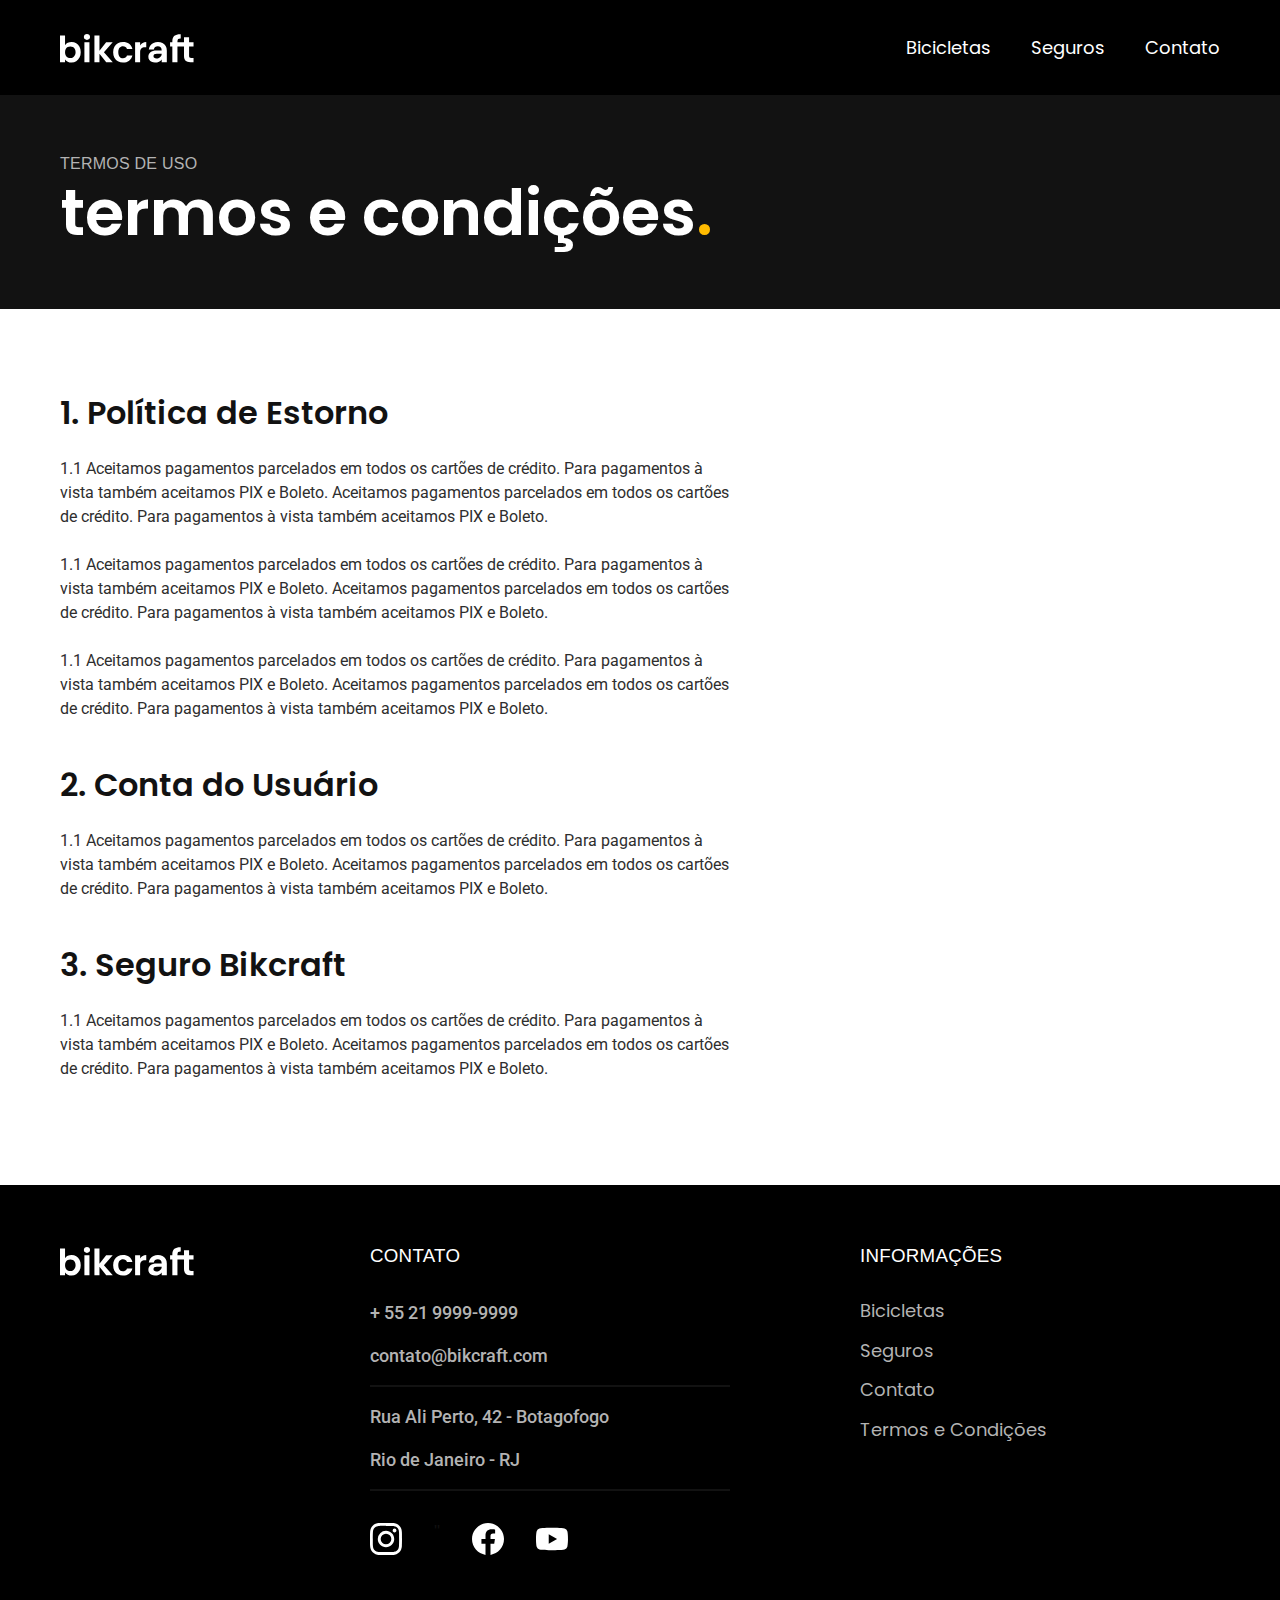
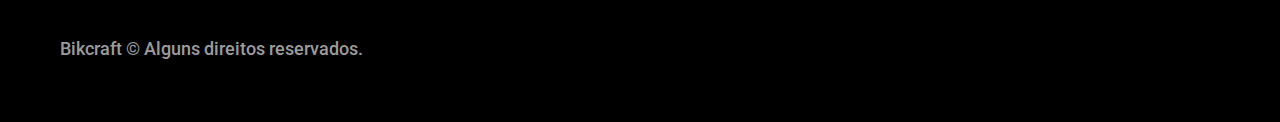
==== bicicletas.html @ ec8d8647 "Commit de quinta-feira" ====
<!DOCTYPE html>
<html lang="pt-br">

<head>
  <meta charset="UTF-8">
  <meta http-equiv="X-UA-Compatible" content="IE=edge">
  <link rel="stylesheet" href="./css/style.css">
  <meta name="viewport" content="width=device-width, initial-scale=1.0">
  <title>Termos e Condições - Bikcraft - Bicicletas Elétricas</title>
  <meta name="description" content="Termos e Condições.">
  <link rel="preconnect" href="https://fonts.googleapis.com">
  <link rel="preconnect" href="https://fonts.gstatic.com" crossorigin>
  <link href="https://fonts.googleapis.com/css2?family=Merriweather:ital,wght@1,900&family=Poppins:wght@400;600&family=Roboto:wght@400;500&display=swap" rel="stylesheet">
</head>

<body>
  <header class="header-bg">
    <div class="header container">

      <a href="./">
        <img src="./img/bikcraft.svg" alt="Bikcraft">
      </a>

      <nav aria-label="primária">
        <ul class="header-menu font-1-m cor-0">
          <li><a href="./bicicletas.html">Bicicletas</a></li>
          <li><a href="./seguros.html">Seguros</a></li>
          <li><a href="./contato.html">Contato</a></li>
        </ul>
      </nav>

    </div>
  </header>

  <main>

    <div class="titulo-bg">
      <div class="titulo container">
        <p class="font-2-l-b cor-5">Termos de uso</p>
        <h1 class="font-1-xxl cor-0">termos e condições<span class="cor-p1">.</span></h1>
      </div>
    </div>

    <div class="termos font-2-s cor-10 container">

      <h2 class="font-1-l cor-11">1. Política de Estorno
      </h2>
      <p>1.1 Aceitamos pagamentos parcelados em todos os cartões de crédito. Para pagamentos à vista também aceitamos PIX e Boleto. Aceitamos pagamentos parcelados em todos os cartões de crédito. Para pagamentos à vista também aceitamos PIX e Boleto.</p>
      <p>1.1 Aceitamos pagamentos parcelados em todos os cartões de crédito. Para pagamentos à vista também aceitamos PIX e Boleto. Aceitamos pagamentos parcelados em todos os cartões de crédito. Para pagamentos à vista também aceitamos PIX e Boleto.</p>
      <p>1.1 Aceitamos pagamentos parcelados em todos os cartões de crédito. Para pagamentos à vista também aceitamos PIX e Boleto. Aceitamos pagamentos parcelados em todos os cartões de crédito. Para pagamentos à vista também aceitamos PIX e Boleto.</p>

      <h2 class="font-1-l cor-11">2. Conta do Usuário
      </h2>
      <p>1.1 Aceitamos pagamentos parcelados em todos os cartões de crédito. Para pagamentos à vista também aceitamos PIX e Boleto. Aceitamos pagamentos parcelados em todos os cartões de crédito. Para pagamentos à vista também aceitamos PIX e Boleto.</p>

      <h2 class="font-1-l cor-11">3. Seguro Bikcraft
      </h2>
      <p>1.1 Aceitamos pagamentos parcelados em todos os cartões de crédito. Para pagamentos à vista também aceitamos PIX e Boleto. Aceitamos pagamentos parcelados em todos os cartões de crédito. Para pagamentos à vista também aceitamos PIX e Boleto.</p>

    </div>
  </main>

  <footer class="footer-bg">
    <div class="footer container">
      <img src="./img/bikcraft.svg" alt="Bikcraft">
      <div class="footer-contato">
        <h3 class="font-2-l-b cor-0">Contato</h3>
        <ul class="font-2-m cor-5">
          <li><a href="tel:+55219999999">+ 55 21 9999-9999</a></li>
          <li><a href="mailto:contato@bikcraft.com"></a>contato@bikcraft.com</li>
          <li>Rua Ali Perto, 42 - Botagofogo</li>
          <li>Rio de Janeiro - RJ</li>
        </ul>
        <div class="footer-redes">
          <a href="">
            <img src="./img/redes/instagram.svg" alt="Instagram">
          </a>''
          <a href="">
            <img src="./img/redes/facebook.svg" alt="Facebook">
          </a>
          <a href="">
            <img src="./img/redes/youtube.svg" alt="YouTube">
          </a>
        </div>
      </div>
      <div class="footer-informacoes">
        <h3 class="font-2-l-b cor-0">Informações</h3>
        <nav>
          <ul class="font-1-m cor-5">
            <li><a href="./bicicletas.html">Bicicletas</a></li>
            <li><a href="./seguros.html">Seguros</a></li>
            <li><a href="./contato.html">Contato</a></li>
            <li><a href="./termos.html">Termos e Condições</a></li>
          </ul>
        </nav>
      </div>
      <p class="footer-copy font-2-m cor-6">Bikcraft © Alguns direitos reservados.</p>
    </div>
  </footer>

</body>

</html>
---- css/style.css ----
@import "./global/global.css";
@import "./utilidades/tipografia.css";
@import "./utilidades/cores.css";
@import "./global/header.css";
@import "./home/introducao.css";
@import "./utilidades/componentes.css";
@import "./bicicletas/bicicletas-lista.css";
@import "./home/tecnologia.css";
@import "./home/parceiros.css";
@import "./home/depoimento.css";
@import "./seguros/seguros.css";
@import "./global/footer.css";
@import "./termos/termos.css";
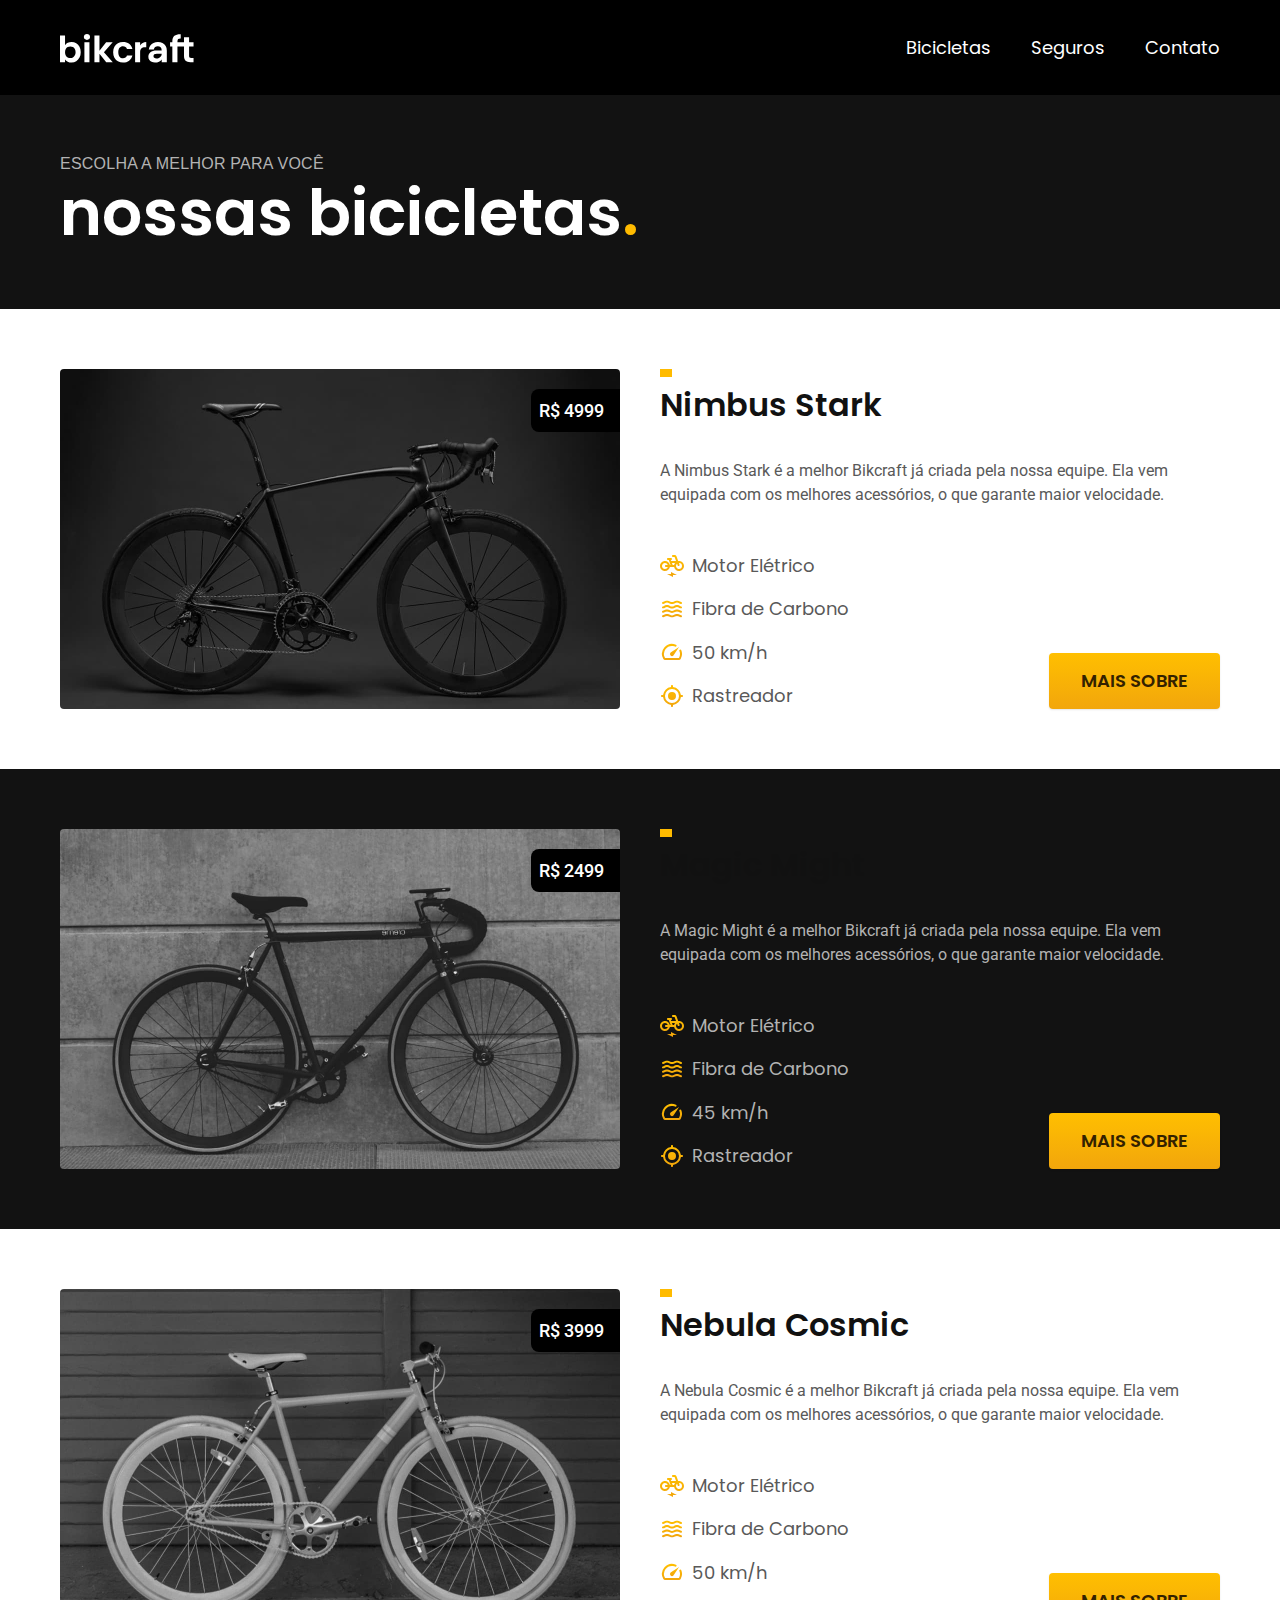
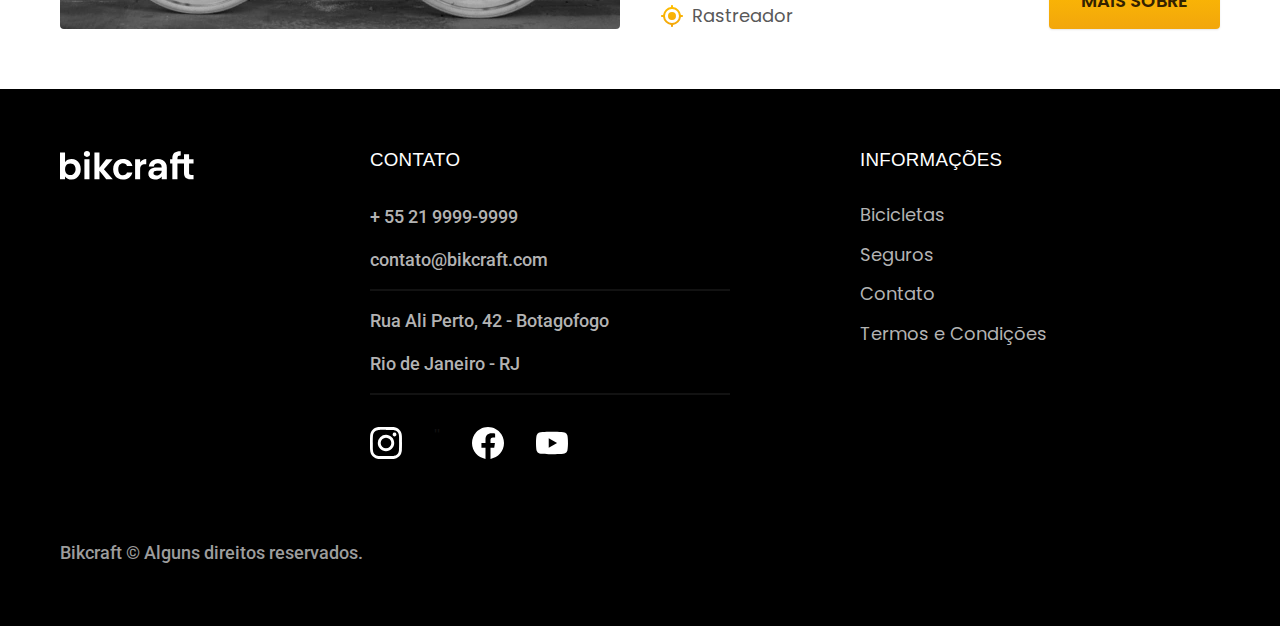
==== commit 137e5b37: "segundo commit quinta-feira" ====
--- a/bicicletas.html
+++ b/bicicletas.html
@@ -6,14 +6,14 @@
   <meta http-equiv="X-UA-Compatible" content="IE=edge">
   <link rel="stylesheet" href="./css/style.css">
   <meta name="viewport" content="width=device-width, initial-scale=1.0">
-  <title>Termos e Condições - Bikcraft - Bicicletas Elétricas</title>
+  <title> Bicicletas - Bikcraft - Bicicletas Elétricas</title>
   <meta name="description" content="Termos e Condições.">
   <link rel="preconnect" href="https://fonts.googleapis.com">
   <link rel="preconnect" href="https://fonts.gstatic.com" crossorigin>
   <link href="https://fonts.googleapis.com/css2?family=Merriweather:ital,wght@1,900&family=Poppins:wght@400;600&family=Roboto:wght@400;500&display=swap" rel="stylesheet">
 </head>
 
-<body>
+<body id="bicicletas">
   <header class="header-bg">
     <div class="header container">
 
@@ -36,28 +36,97 @@
 
     <div class="titulo-bg">
       <div class="titulo container">
-        <p class="font-2-l-b cor-5">Termos de uso</p>
-        <h1 class="font-1-xxl cor-0">termos e condições<span class="cor-p1">.</span></h1>
+        <p class="font-2-l-b cor-5">Escolha a melhor para você</p>
+        <h1 class="font-1-xxl cor-0">nossas bicicletas<span class="cor-p1">.</span></h1>
       </div>
     </div>
 
-    <div class="termos font-2-s cor-10 container">
 
-      <h2 class="font-1-l cor-11">1. Política de Estorno
-      </h2>
-      <p>1.1 Aceitamos pagamentos parcelados em todos os cartões de crédito. Para pagamentos à vista também aceitamos PIX e Boleto. Aceitamos pagamentos parcelados em todos os cartões de crédito. Para pagamentos à vista também aceitamos PIX e Boleto.</p>
-      <p>1.1 Aceitamos pagamentos parcelados em todos os cartões de crédito. Para pagamentos à vista também aceitamos PIX e Boleto. Aceitamos pagamentos parcelados em todos os cartões de crédito. Para pagamentos à vista também aceitamos PIX e Boleto.</p>
-      <p>1.1 Aceitamos pagamentos parcelados em todos os cartões de crédito. Para pagamentos à vista também aceitamos PIX e Boleto. Aceitamos pagamentos parcelados em todos os cartões de crédito. Para pagamentos à vista também aceitamos PIX e Boleto.</p>
+    <div class="bicicletas container">
+      <div class="bicicletas-imagem">
+        <img src="./img/bicicletas/nimbus.jpg" alt="Bicicleta Preta">
+        <span class="font-2-m cor-0">R$ 4999</span>
+      </div>
+      <div class="bicicletas-conteudo">
+        <h2 class="font-1-xl">Nimbus Stark</h2>
+        <p class="font-2-s cor-8">A Nimbus Stark é a melhor Bikcraft já criada pela nossa equipe. Ela vem equipada com os melhores acessórios, o que garante maior velocidade.
+        </p>
+        <ul class="font-1-m cor-8">
+          <li>
+            <img src="./img/icones/eletrica.svg" alt="">Motor Elétrico
+          </li>
+          <li>
+            <img src="./img/icones/carbono.svg" alt="">Fibra de Carbono
+          </li>
+          <li>
+            <img src="./img/icones/velocidade.svg" alt="">50 km/h
+          </li>
+          <li>
+            <img src="./img/icones/rastreador.svg" alt="">Rastreador
+          </li>
+        </ul>
+        <a class="botao seta" href="./bicicletas/nimbus.html">mais sobre</a>
+      </div>
+    </div>
 
-      <h2 class="font-1-l cor-11">2. Conta do Usuário
-      </h2>
-      <p>1.1 Aceitamos pagamentos parcelados em todos os cartões de crédito. Para pagamentos à vista também aceitamos PIX e Boleto. Aceitamos pagamentos parcelados em todos os cartões de crédito. Para pagamentos à vista também aceitamos PIX e Boleto.</p>
 
-      <h2 class="font-1-l cor-11">3. Seguro Bikcraft
-      </h2>
-      <p>1.1 Aceitamos pagamentos parcelados em todos os cartões de crédito. Para pagamentos à vista também aceitamos PIX e Boleto. Aceitamos pagamentos parcelados em todos os cartões de crédito. Para pagamentos à vista também aceitamos PIX e Boleto.</p>
 
+    <div class="bicicletas-bg">
+      <div class="bicicletas container">
+        <div class="bicicletas-imagem">
+          <img src="./img/bicicletas/magic.jpg" alt="Bicicleta Preta">
+          <span class="font-2-m cor-0">R$ 2499</span>
+        </div>
+        <div class="bicicletas-conteudo">
+          <h2 class="font-1-xl">Magic Might</h2>
+          <p class="font-2-s cor-5">A Magic Might é a melhor Bikcraft já criada pela nossa equipe. Ela vem equipada com os melhores acessórios, o que garante maior velocidade.
+          </p>
+          <ul class="font-1-m cor-5">
+            <li>
+              <img src="./img/icones/eletrica.svg" alt="">Motor Elétrico
+            </li>
+            <li>
+              <img src="./img/icones/carbono.svg" alt="">Fibra de Carbono
+            </li>
+            <li>
+              <img src="./img/icones/velocidade.svg" alt="">45 km/h
+            </li>
+            <li>
+              <img src="./img/icones/rastreador.svg" alt="">Rastreador
+            </li>
+          </ul>
+          <a class="botao seta" href="./bicicletas/magic.html">mais sobre</a>
+        </div>
+      </div>
     </div>
+
+    <div class="bicicletas container">
+      <div class="bicicletas-imagem">
+        <img src="./img/bicicletas/nebula.jpg" alt="Bicicleta Preta">
+        <span class="font-2-m cor-0">R$ 3999</span>
+      </div>
+      <div class="bicicletas-conteudo">
+        <h2 class="font-1-xl">Nebula Cosmic</h2>
+        <p class="font-2-s cor-8">A Nebula Cosmic é a melhor Bikcraft já criada pela nossa equipe. Ela vem equipada com os melhores acessórios, o que garante maior velocidade.
+        </p>
+        <ul class="font-1-m cor-8">
+          <li>
+            <img src="./img/icones/eletrica.svg" alt="">Motor Elétrico
+          </li>
+          <li>
+            <img src="./img/icones/carbono.svg" alt="">Fibra de Carbono
+          </li>
+          <li>
+            <img src="./img/icones/velocidade.svg" alt="">50 km/h
+          </li>
+          <li>
+            <img src="./img/icones/rastreador.svg" alt="">Rastreador
+          </li>
+        </ul>
+        <a class="botao seta" href="./bicicletas/nebula.html">mais sobre</a>
+      </div>
+    </div>
+
   </main>
 
   <footer class="footer-bg">
--- a/css/style.css
+++ b/css/style.css
@@ -11,3 +11,4 @@
 @import "./seguros/seguros.css";
 @import "./global/footer.css";
 @import "./termos/termos.css";
+@import "./bicicletas/bicicletas.css";
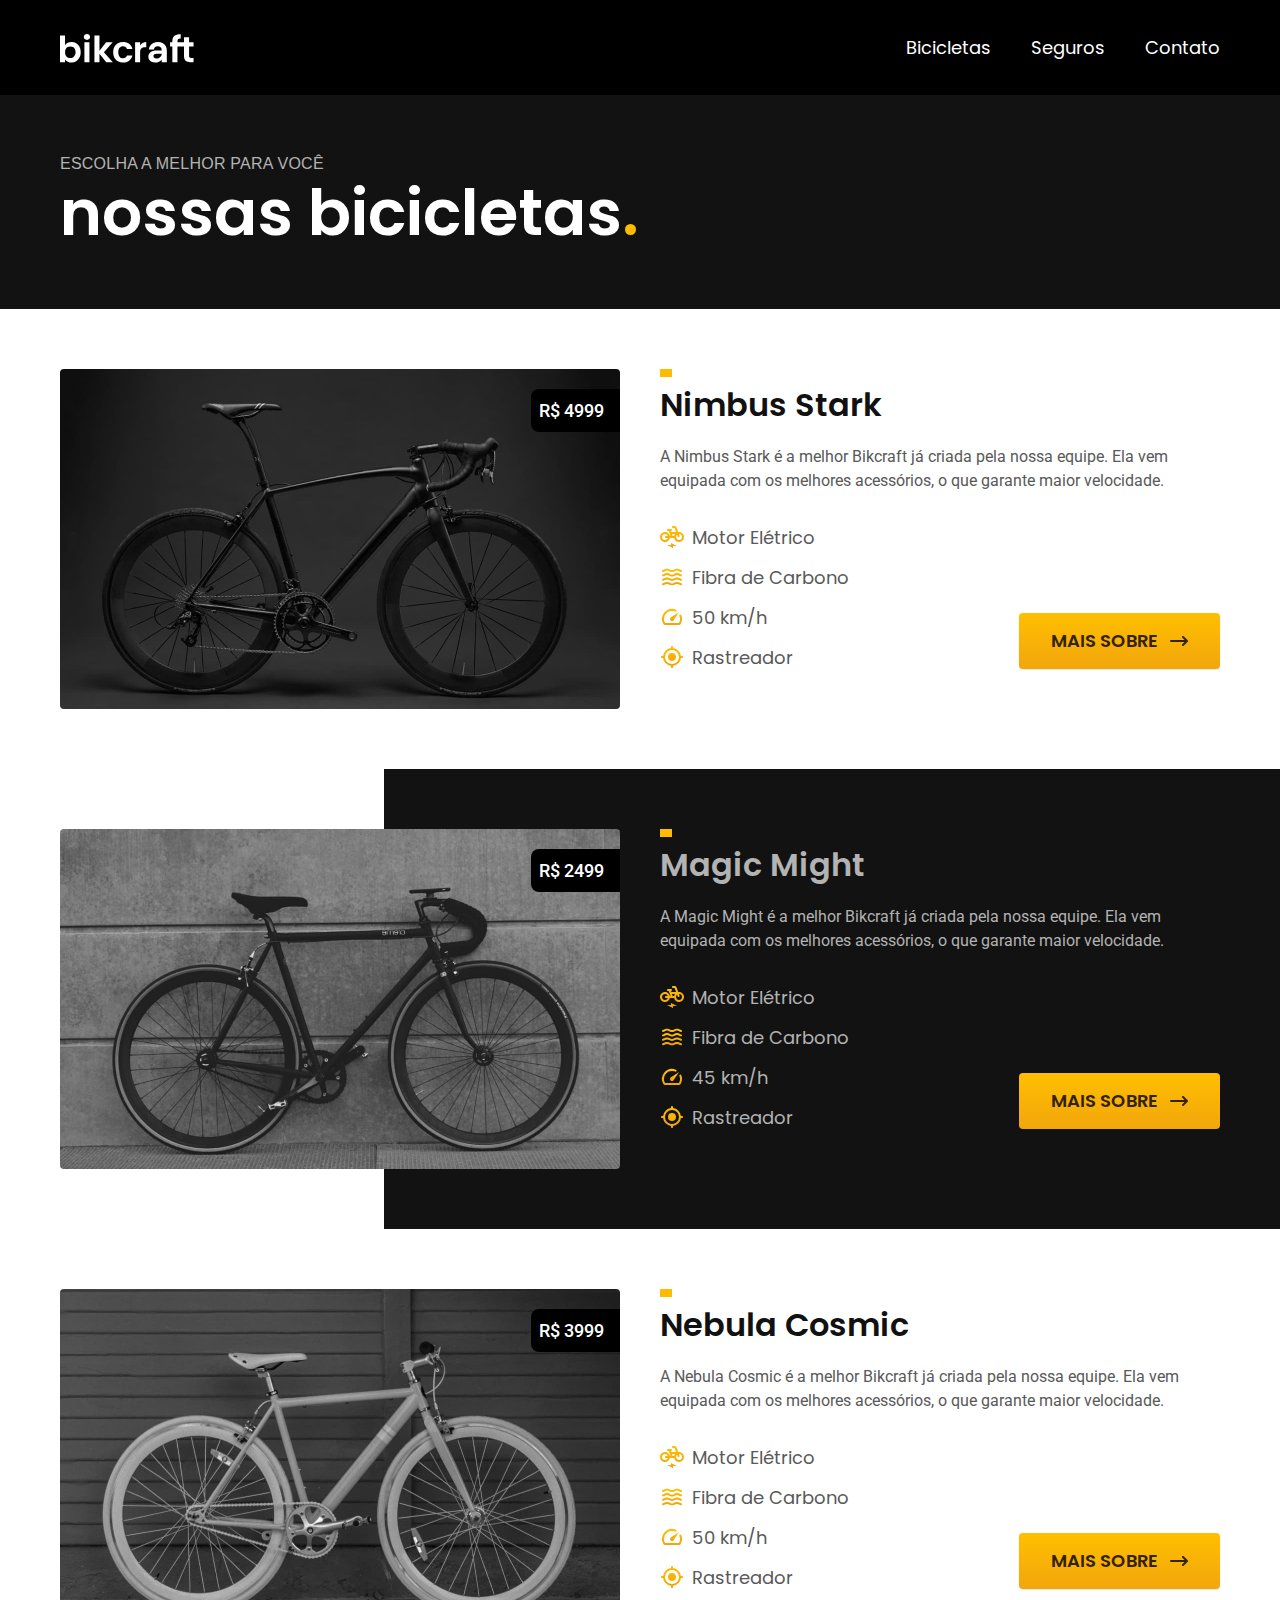
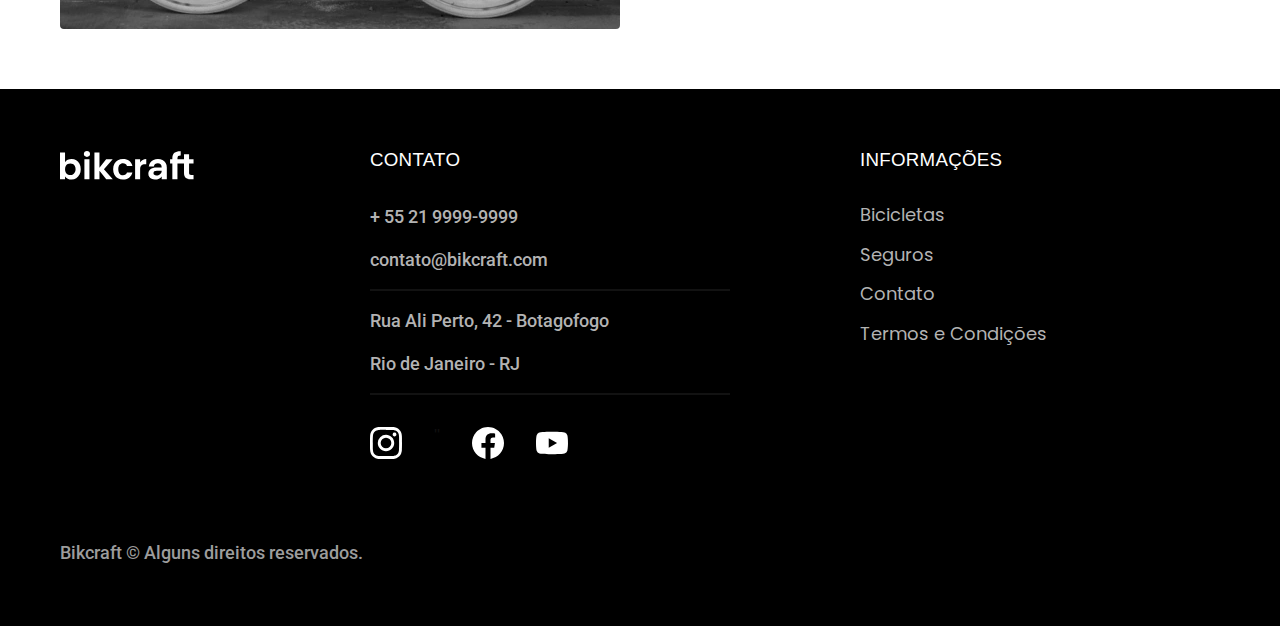
==== commit 3208d5c7: "commit sexta-feira" ====
--- a/bicicletas.html
+++ b/bicicletas.html
@@ -7,7 +7,7 @@
   <link rel="stylesheet" href="./css/style.css">
   <meta name="viewport" content="width=device-width, initial-scale=1.0">
   <title> Bicicletas - Bikcraft - Bicicletas Elétricas</title>
-  <meta name="description" content="Termos e Condições.">
+  <meta name="description" content="Seguros">
   <link rel="preconnect" href="https://fonts.googleapis.com">
   <link rel="preconnect" href="https://fonts.gstatic.com" crossorigin>
   <link href="https://fonts.googleapis.com/css2?family=Merriweather:ital,wght@1,900&family=Poppins:wght@400;600&family=Roboto:wght@400;500&display=swap" rel="stylesheet">
@@ -78,7 +78,7 @@
           <span class="font-2-m cor-0">R$ 2499</span>
         </div>
         <div class="bicicletas-conteudo">
-          <h2 class="font-1-xl">Magic Might</h2>
+          <h2 class="font-1-xl cor-5">Magic Might</h2>
           <p class="font-2-s cor-5">A Magic Might é a melhor Bikcraft já criada pela nossa equipe. Ela vem equipada com os melhores acessórios, o que garante maior velocidade.
           </p>
           <ul class="font-1-m cor-5">
--- a/css/style.css
+++ b/css/style.css
@@ -12,3 +12,5 @@
 @import "./global/footer.css";
 @import "./termos/termos.css";
 @import "./bicicletas/bicicletas.css";
+@import "./seguros/perguntas.css";
+@import "./seguros/vantagens.css";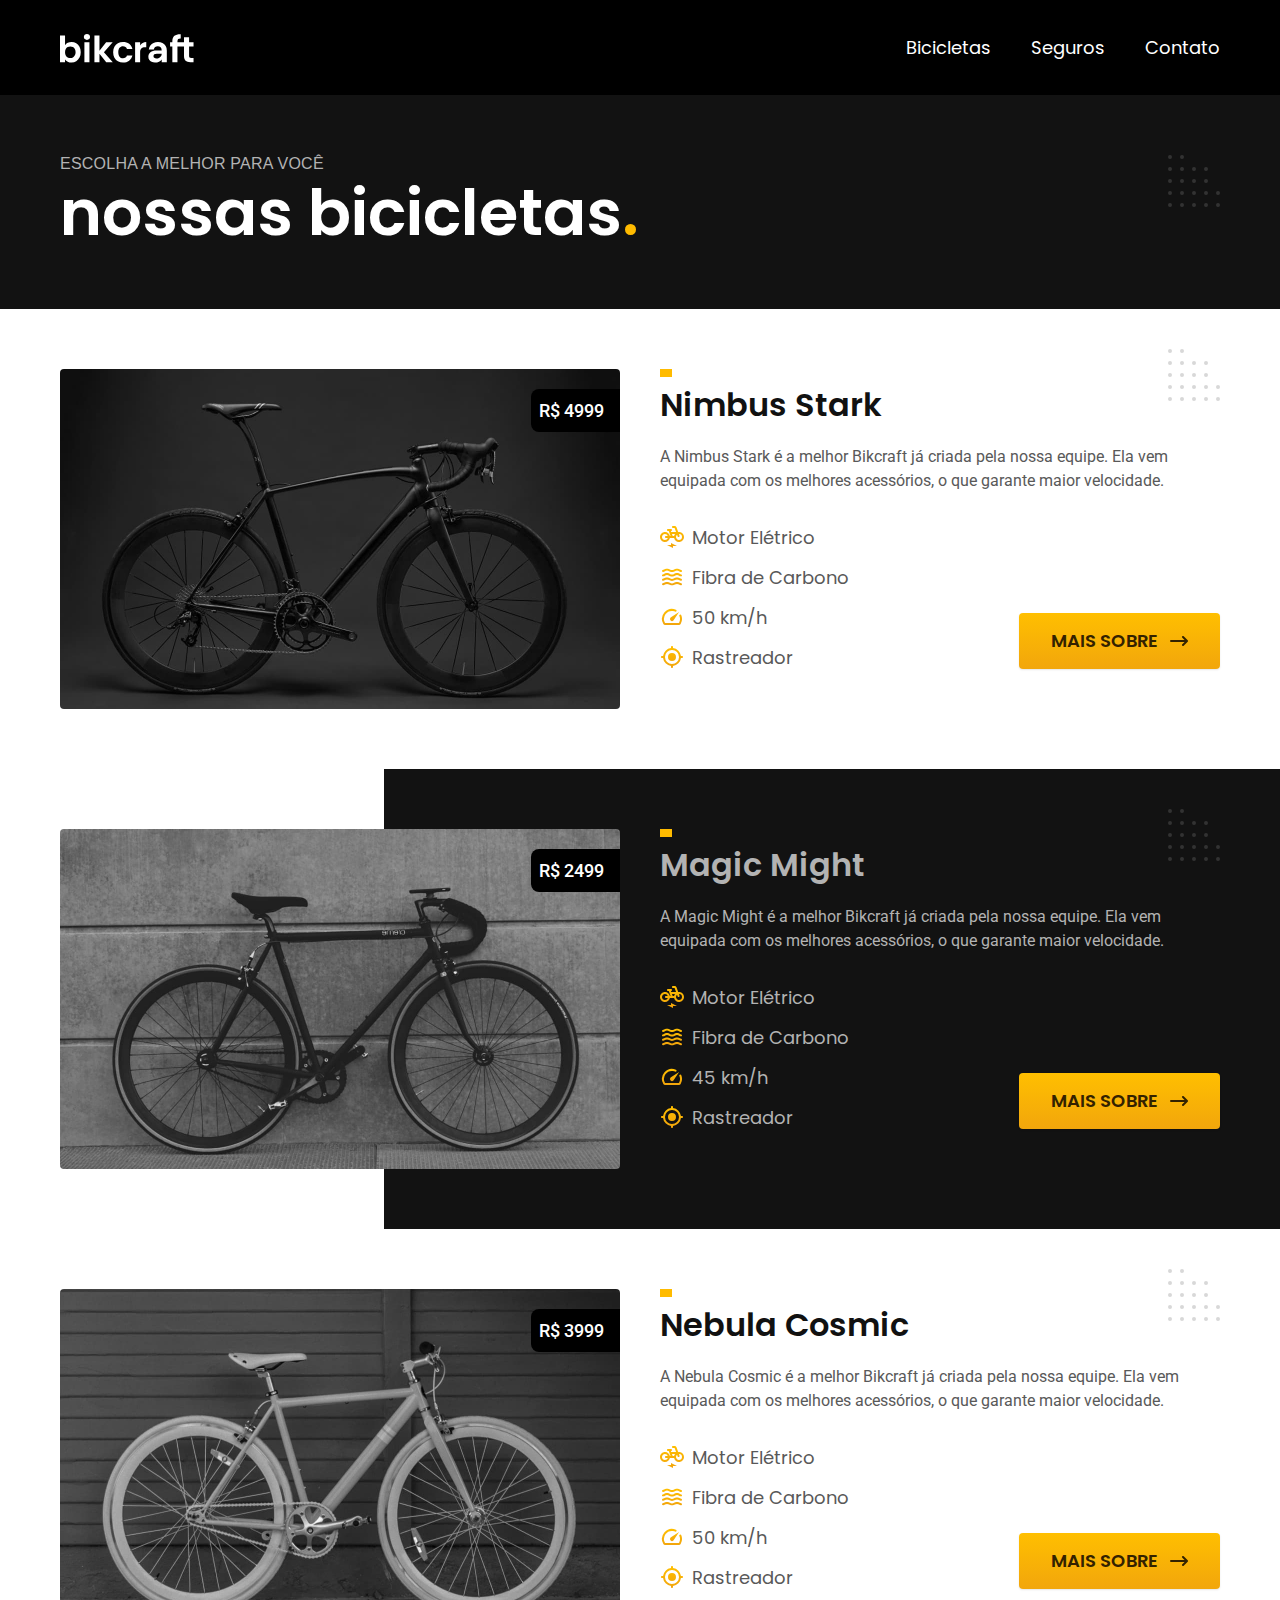
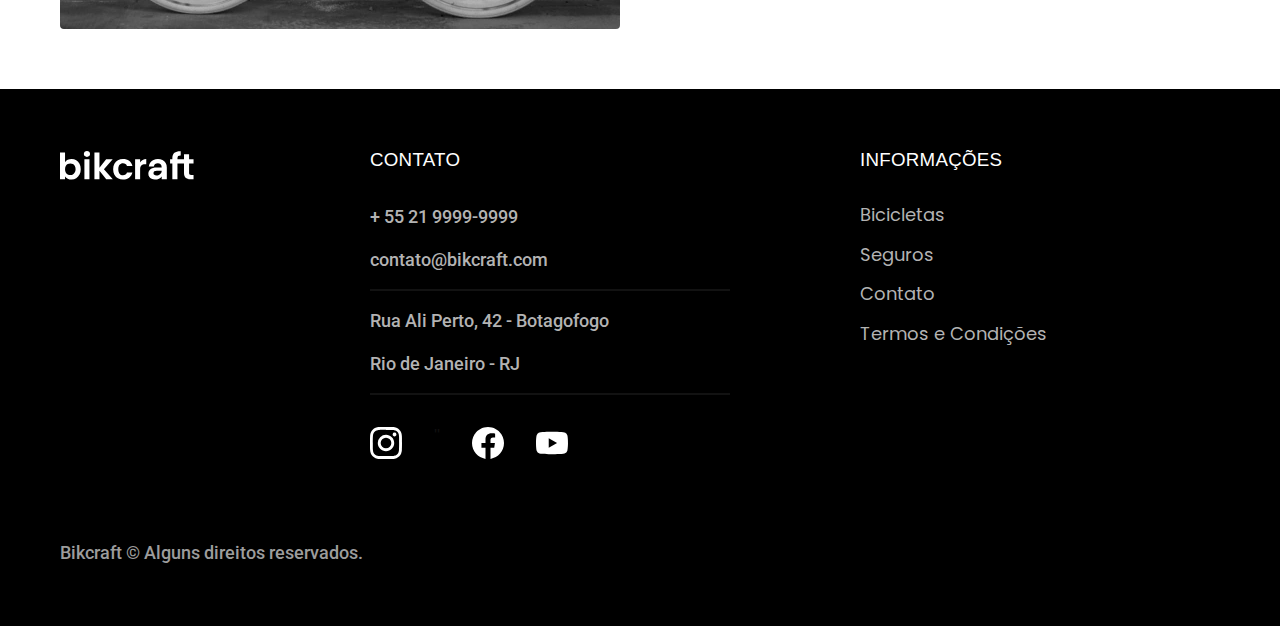
==== commit 75ffea0d: "commit terça-feira" ====
--- a/bicicletas.html
+++ b/bicicletas.html
@@ -4,6 +4,7 @@
 <head>
   <meta charset="UTF-8">
   <meta http-equiv="X-UA-Compatible" content="IE=edge">
+  <link rel="preload" href="./css/style.css" as="style">
   <link rel="stylesheet" href="./css/style.css">
   <meta name="viewport" content="width=device-width, initial-scale=1.0">
   <title> Bicicletas - Bikcraft - Bicicletas Elétricas</title>
--- a/css/style.css
+++ b/css/style.css
@@ -13,4 +13,10 @@
 @import "./termos/termos.css";
 @import "./bicicletas/bicicletas.css";
 @import "./seguros/perguntas.css";
-@import "./seguros/vantagens.css";+@import "./seguros/vantagens.css";
+@import "./bicicleta/bicicleta.css";
+@import "./bicicleta/seguro.css";
+@import "./contato/contato.css";
+@import "./contato/formulario.css";
+@import "./contato/lojas.css";
+@import "./orcamento/orcamento.css";
--- a/css/style.css
+++ b/css/style.css
@@ -13,4 +13,10 @@
 @import "./termos/termos.css";
 @import "./bicicletas/bicicletas.css";
 @import "./seguros/perguntas.css";
-@import "./seguros/vantagens.css";+@import "./seguros/vantagens.css";
+@import "./bicicleta/bicicleta.css";
+@import "./bicicleta/seguro.css";
+@import "./contato/contato.css";
+@import "./contato/formulario.css";
+@import "./contato/lojas.css";
+@import "./orcamento/orcamento.css";
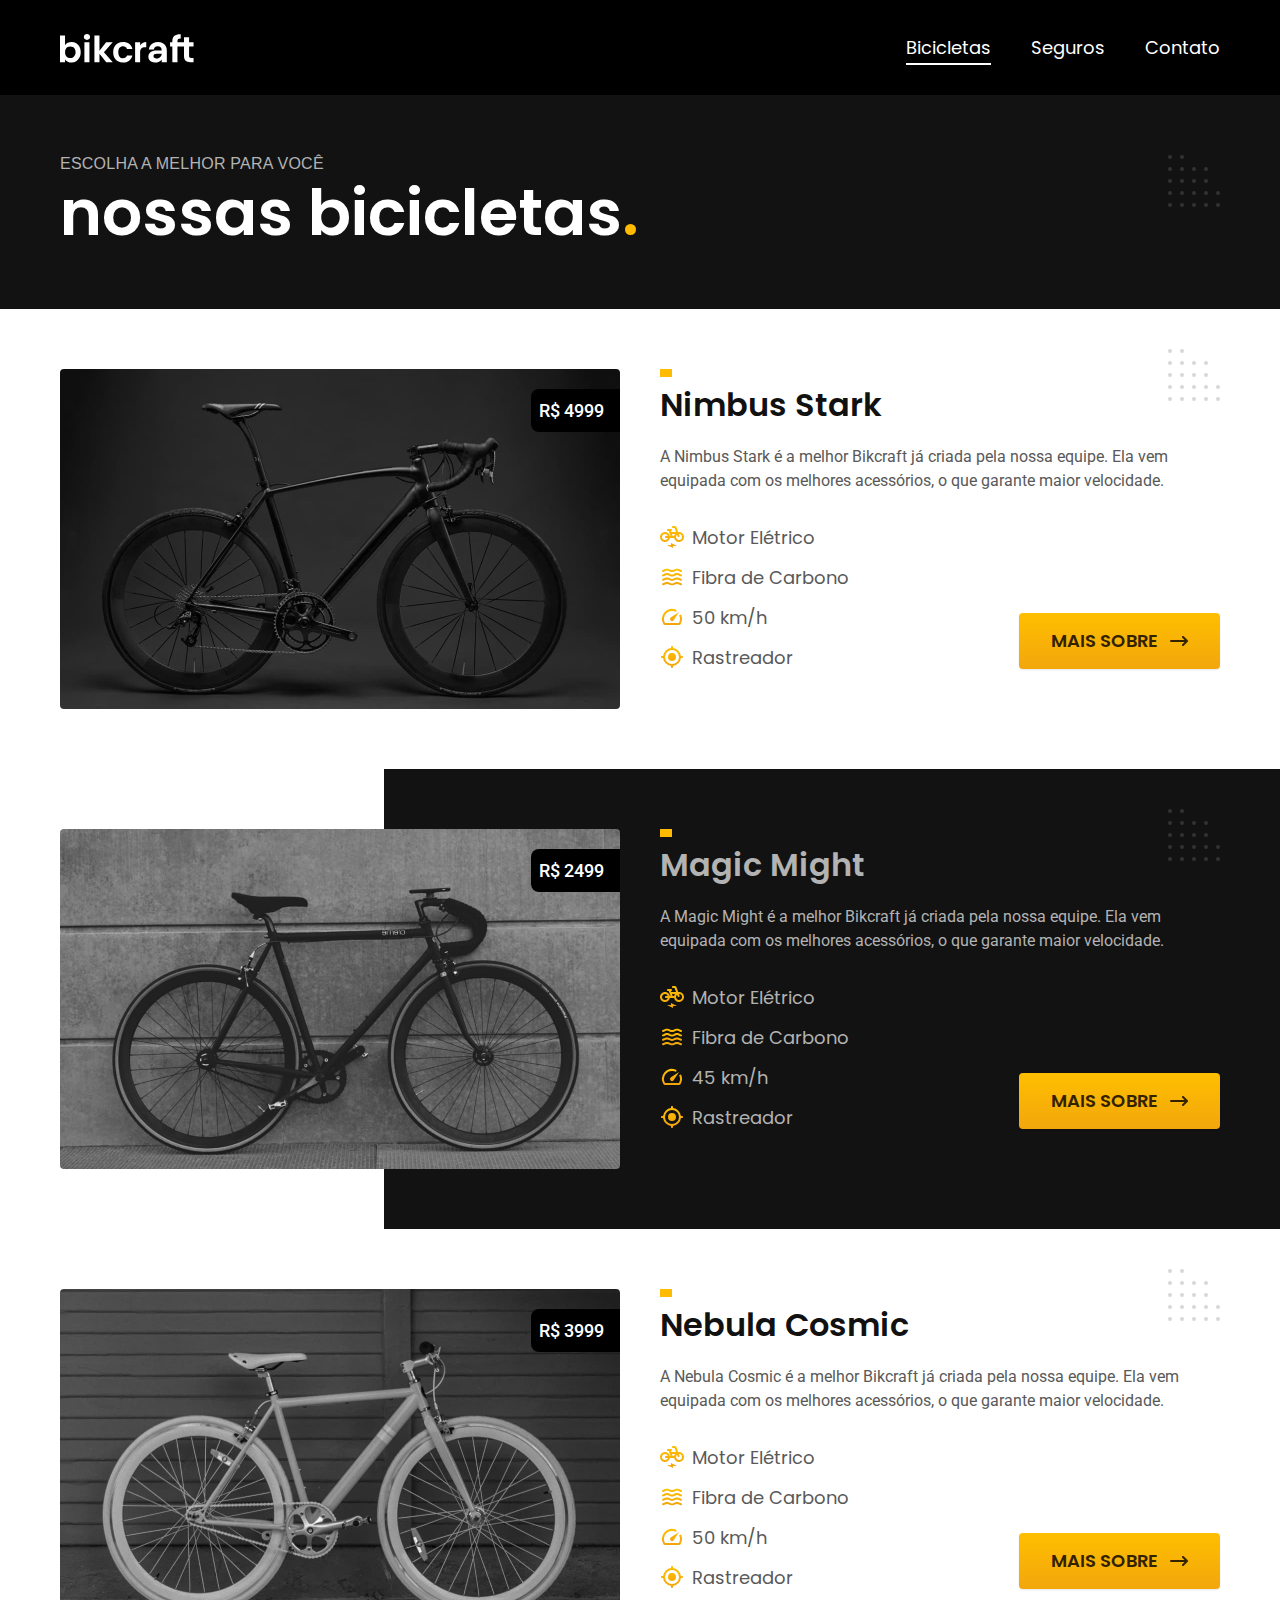
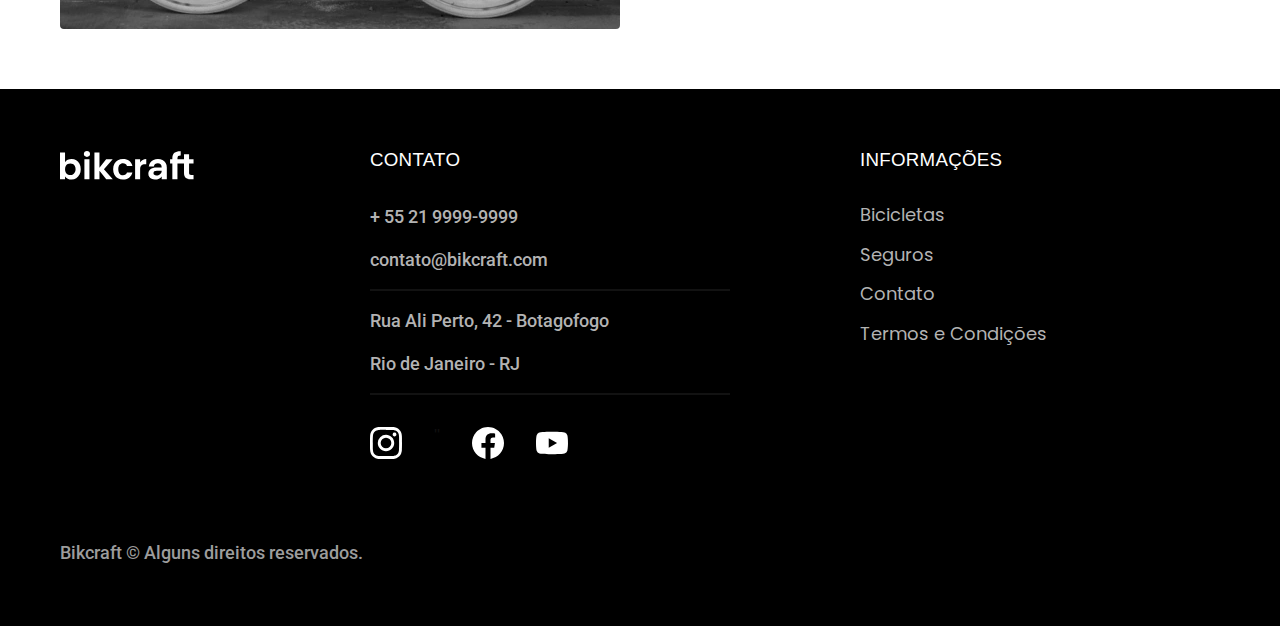
==== commit 3b8f75fe: "commit das etapas finais javascript" ====
--- a/bicicletas.html
+++ b/bicicletas.html
@@ -168,6 +168,8 @@
     </div>
   </footer>
 
+  <script src="./js/script.js"></script>
 </body>
 
+
 </html>